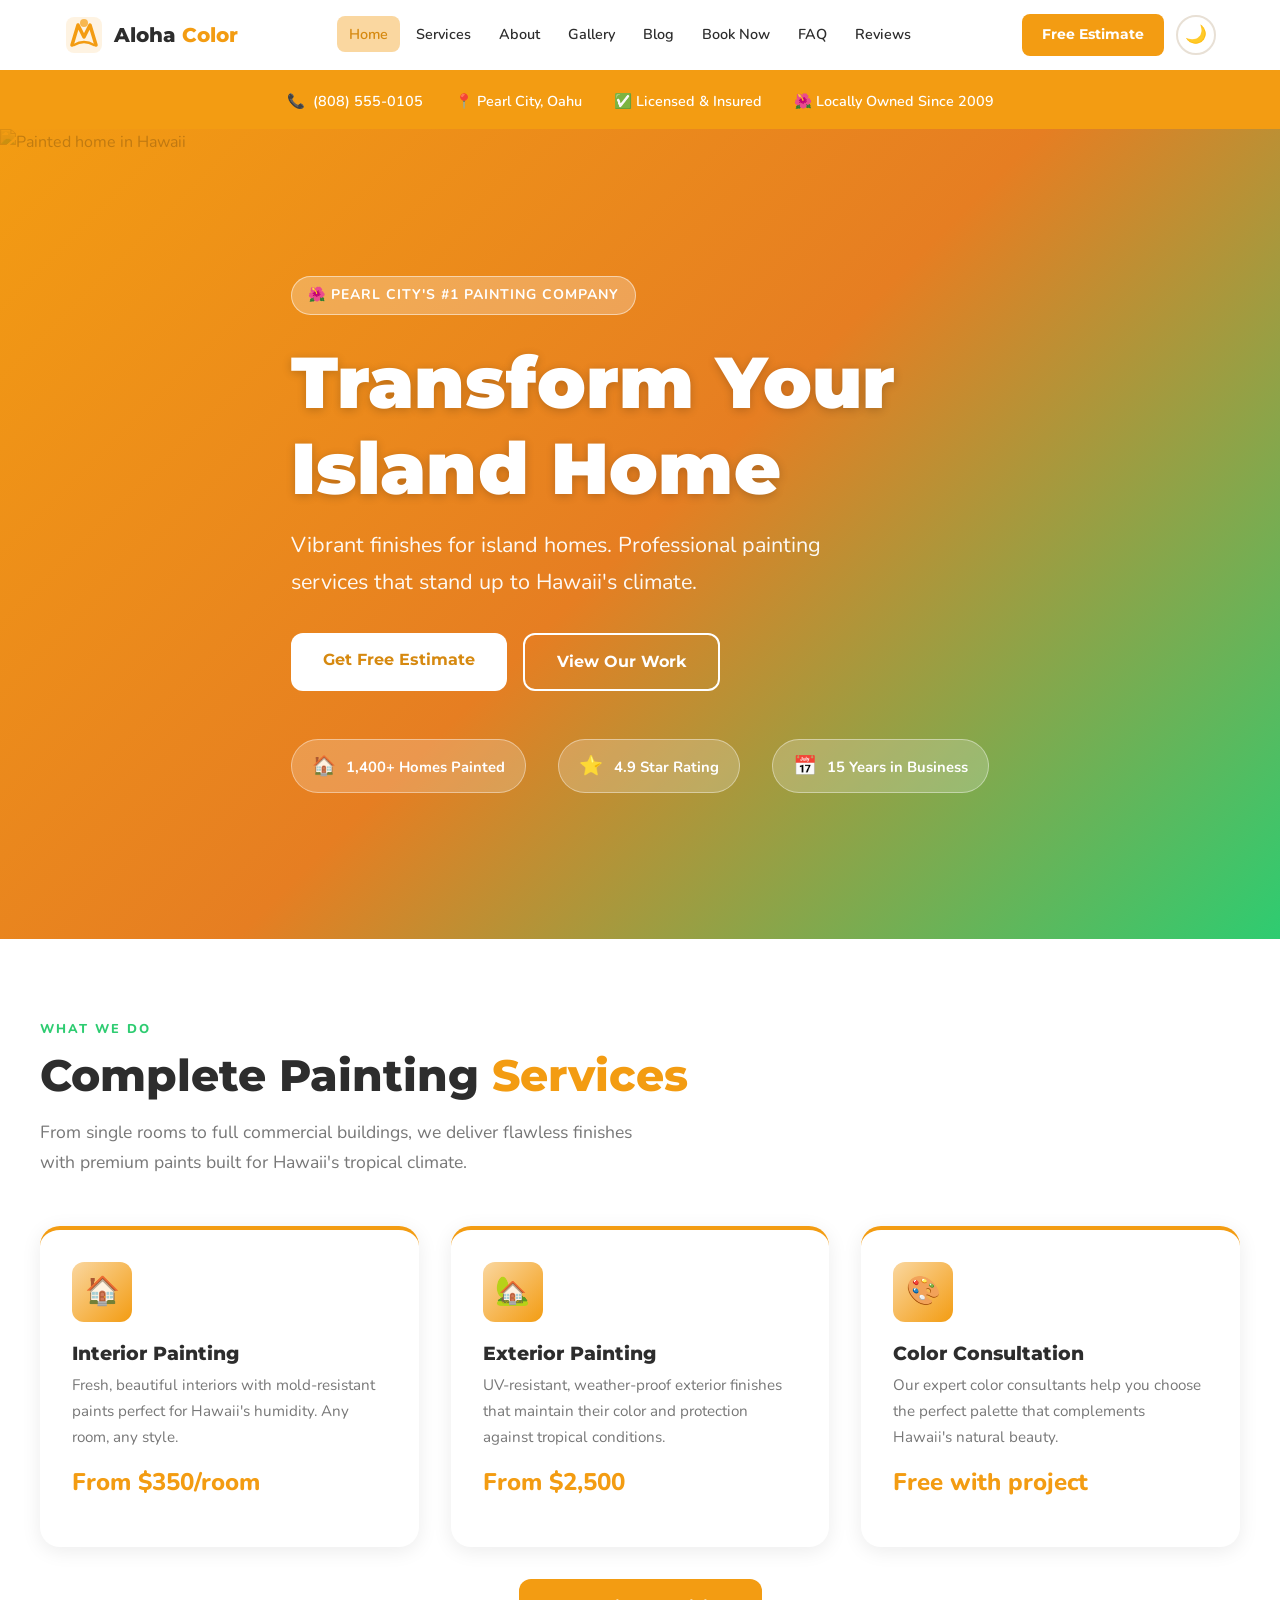
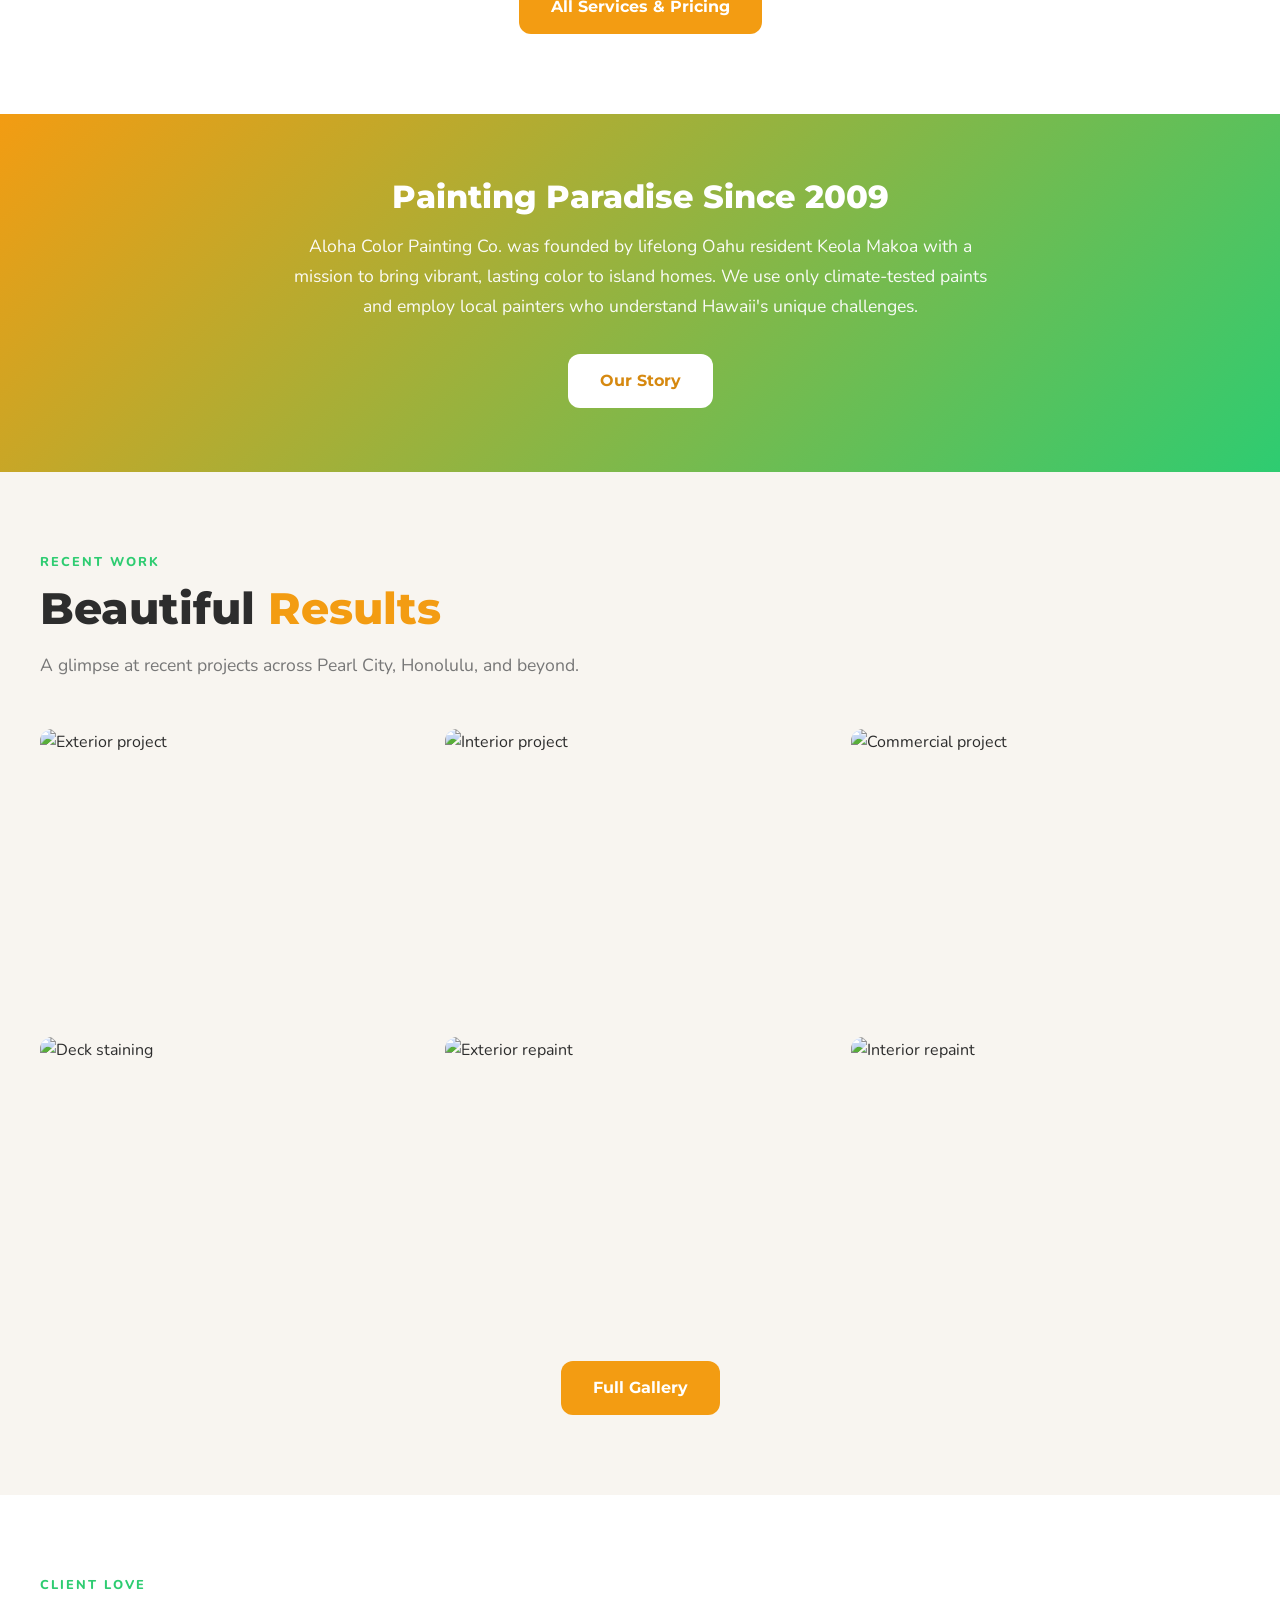
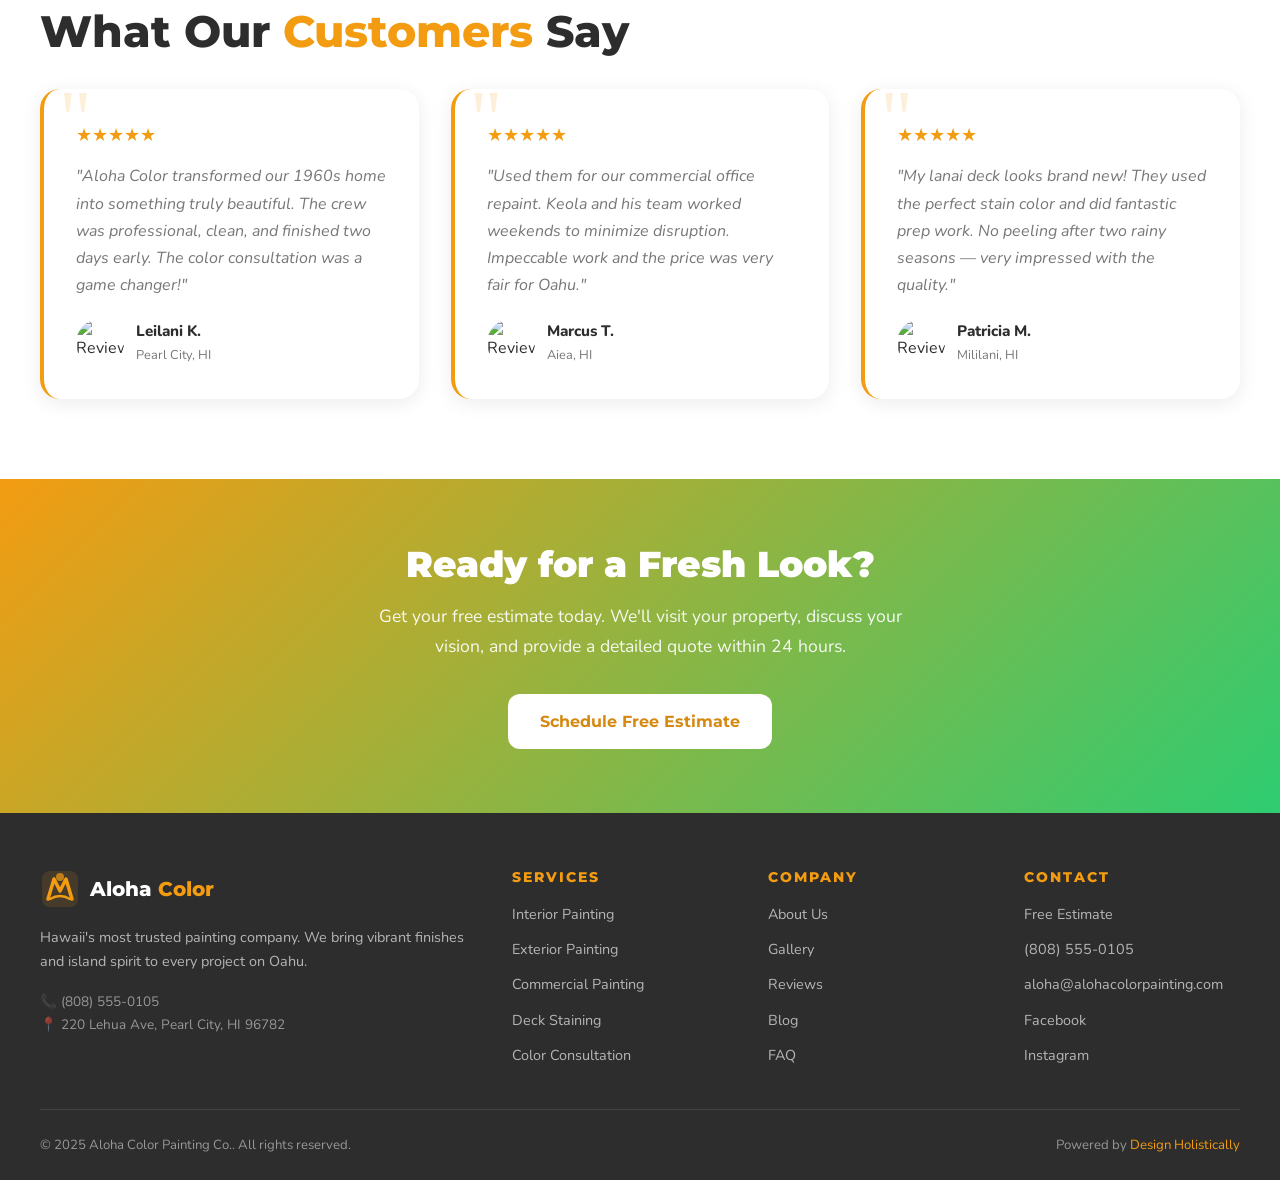
==== index.html @ 20432783 "Initial commit: Aloha Color Painting Co. — Hawaii sample site (Pearl City, Oahu)" ====
<!DOCTYPE html>
<html lang="en" data-theme="light">
<head>
<meta charset="UTF-8">
<meta name="viewport" content="width=device-width, initial-scale=1.0">
<title>Hawaii's Premier Painting Company | Aloha Color Painting Co.</title>
<meta name="description" content="Vibrant finishes for island homes. Interior, exterior, and commercial painting on Oahu.">
<meta property="og:title" content="Hawaii's Premier Painting Company | Aloha Color Painting Co.">
<meta property="og:description" content="Vibrant finishes for island homes. Interior, exterior, and commercial painting on Oahu.">
<meta property="og:image" content="https://picsum.photos/1200/630?random=401">
<meta property="og:type" content="website">
<link rel="icon" href="data:image/svg+xml,<svg xmlns='http://www.w3.org/2000/svg' viewBox='0 0 100 100'><text y='.9em' font-size='90'>🎨</text></svg>">
<link rel="stylesheet" href="css/style.css">
<script type="application/ld+json">
{
  "@context": "https://schema.org",
  "@type": "LocalBusiness",
  "name": "Aloha Color Painting Co.",
  "description": "Vibrant finishes for island homes",
  "telephone": "(808) 555-0105",
  "address": {
    "@type": "PostalAddress",
    "streetAddress": "220 Lehua Ave",
    "addressLocality": "Pearl City",
    "addressRegion": "HI",
    "postalCode": "96782"
  },
  "url": "https://alohacolorpainting.com",
  "openingHours": "Mo-Fr 07:00-17:00",
  "priceRange": "$$"
}
</script>
</head>
<body>
<header class="header">
  <nav class="nav-container">
    <a href="index.html" class="logo">
      <svg class="logo-svg" viewBox="0 0 40 40" fill="none" xmlns="http://www.w3.org/2000/svg">
  <rect x="2" y="2" width="36" height="36" rx="8" fill="currentColor" opacity="0.12"/>
  <path d="M8 30 L14 10 L20 22 L26 10 L32 30" stroke="currentColor" stroke-width="3.5" stroke-linecap="round" stroke-linejoin="round" fill="none"/>
  <circle cx="20" cy="8" r="4" fill="currentColor" opacity="0.7"/>
  <path d="M10 30 Q20 24 30 30" stroke="currentColor" stroke-width="2.5" stroke-linecap="round" fill="none"/>
</svg>
      <span class="logo-text">Aloha <span>Color</span></span>
    </a>
    <ul class="nav-links"><li><a href="index.html" class="active">Home</a></li>
<li><a href="services.html" class="">Services</a></li>
<li><a href="about.html" class="">About</a></li>
<li><a href="gallery.html" class="">Gallery</a></li>
<li><a href="blog.html" class="">Blog</a></li>
<li><a href="booking.html" class="">Book Now</a></li>
<li><a href="faq.html" class="">FAQ</a></li>
<li><a href="reviews.html" class="">Reviews</a></li></ul>
    <div class="nav-actions">
      <a href="booking.html" class="btn-nav">Free Estimate</a>
      <button class="theme-btn" aria-label="Toggle dark mode">🌙</button>
      <button class="hamburger" aria-label="Menu"><span></span><span></span><span></span></button>
    </div>
  </nav>
  <div class="mobile-menu"><a href="index.html">Home</a>
<a href="services.html">Services</a>
<a href="about.html">About</a>
<a href="gallery.html">Gallery</a>
<a href="blog.html">Blog</a>
<a href="booking.html">Book Now</a>
<a href="faq.html">FAQ</a>
<a href="reviews.html">Reviews</a></div>
</header>
<div class="contact-band">
  <div class="contact-band-inner">
    <span class="contact-pill">📞 <a href="tel:8085550105" style="color:#fff;">(808) 555-0105</a></span>
    <span class="contact-pill">📍 Pearl City, Oahu</span>
    <span class="contact-pill">✅ Licensed & Insured</span>
    <span class="contact-pill">🌺 Locally Owned Since 2009</span>
  </div>
</div>

<section class="hero">
  <div class="hero-bg">
    <img src="https://picsum.photos/1400/900?random=400" alt="Painted home in Hawaii">
  </div>
  <div class="hero-content">
    <div class="hero-badge">🌺 Pearl City's #1 Painting Company</div>
    <h1>Transform Your<br>Island Home</h1>
    <p>Vibrant finishes for island homes. Professional painting services that stand up to Hawaii's climate.</p>
    <div class="hero-actions">
      <a href="booking.html" class="btn btn-white">Get Free Estimate</a>
      <a href="gallery.html" class="btn btn-outline" style="border-color:#fff;color:#fff;">View Our Work</a>
    </div>
    <div class="hero-stats">
      <div class="stat-pill"><span>🏠</span> 1,400+ Homes Painted</div>
      <div class="stat-pill"><span>⭐</span> 4.9 Star Rating</div>
      <div class="stat-pill"><span>📅</span> 15 Years in Business</div>
    </div>
  </div>
</section>

<section class="section bg-light">
  <div class="container">
    <div class="section-label">What We Do</div>
    <h2 class="section-title fade-up">Complete Painting <span>Services</span></h2>
    <p class="section-sub fade-up">From single rooms to full commercial buildings, we deliver flawless finishes with premium paints built for Hawaii's tropical climate.</p>
    <div class="grid-3" style="margin-top:2rem;">
      <div class="service-card fade-up">
        <div class="service-icon">🏠</div>
        <h3 class="card-title">Interior Painting</h3>
        <p class="card-text">Fresh, beautiful interiors with mold-resistant paints perfect for Hawaii's humidity. Any room, any style.</p>
        <p class="service-price">From $350/room</p>
      </div>
      <div class="service-card fade-up">
        <div class="service-icon">🏡</div>
        <h3 class="card-title">Exterior Painting</h3>
        <p class="card-text">UV-resistant, weather-proof exterior finishes that maintain their color and protection against tropical conditions.</p>
        <p class="service-price">From $2,500</p>
      </div>
      <div class="service-card fade-up">
        <div class="service-icon">🎨</div>
        <h3 class="card-title">Color Consultation</h3>
        <p class="card-text">Our expert color consultants help you choose the perfect palette that complements Hawaii's natural beauty.</p>
        <p class="service-price">Free with project</p>
      </div>
    </div>
    <div style="text-align:center;margin-top:2rem;">
      <a href="services.html" class="btn btn-primary">All Services & Pricing</a>
    </div>
  </div>
</section>

<div class="about-strip fade-up">
  <h2>Painting Paradise Since 2009</h2>
  <p>Aloha Color Painting Co. was founded by lifelong Oahu resident Keola Makoa with a mission to bring vibrant, lasting color to island homes. We use only climate-tested paints and employ local painters who understand Hawaii's unique challenges.</p>
  <a href="about.html" class="btn btn-white">Our Story</a>
</div>

<section class="section">
  <div class="container">
    <div class="section-label">Recent Work</div>
    <h2 class="section-title fade-up">Beautiful <span>Results</span></h2>
    <p class="section-sub fade-up">A glimpse at recent projects across Pearl City, Honolulu, and beyond.</p>
    <div class="gallery-grid">
      <div class="gallery-item fade-up"><img src="https://picsum.photos/600/450?random=402" alt="Exterior project"><div class="gallery-overlay"><span>Exterior — Pearl City</span></div></div>
      <div class="gallery-item fade-up"><img src="https://picsum.photos/600/450?random=403" alt="Interior project"><div class="gallery-overlay"><span>Interior — Honolulu</span></div></div>
      <div class="gallery-item fade-up"><img src="https://picsum.photos/600/450?random=404" alt="Commercial project"><div class="gallery-overlay"><span>Commercial — Aiea</span></div></div>
      <div class="gallery-item fade-up"><img src="https://picsum.photos/600/450?random=405" alt="Deck staining"><div class="gallery-overlay"><span>Deck Staining — Mililani</span></div></div>
      <div class="gallery-item fade-up"><img src="https://picsum.photos/600/450?random=406" alt="Exterior repaint"><div class="gallery-overlay"><span>Exterior — Waipahu</span></div></div>
      <div class="gallery-item fade-up"><img src="https://picsum.photos/600/450?random=407" alt="Interior repaint"><div class="gallery-overlay"><span>Interior — Ewa Beach</span></div></div>
    </div>
    <div style="text-align:center;margin-top:2rem;">
      <a href="gallery.html" class="btn btn-primary">Full Gallery</a>
    </div>
  </div>
</section>

<section class="section bg-light">
  <div class="container">
    <div class="section-label">Client Love</div>
    <h2 class="section-title fade-up">What Our <span>Customers</span> Say</h2>
    <div class="grid-3" style="margin-top:2rem;">
      <div class="testimonial-card fade-up">
        <div class="stars">★★★★★</div>
        <p class="testimonial-text">"Aloha Color transformed our 1960s home into something truly beautiful. The crew was professional, clean, and finished two days early. The color consultation was a game changer!"</p>
        <div class="testimonial-author">
          <img src="https://picsum.photos/48/48?random=408" alt="Reviewer" class="author-avatar">
          <div><div class="author-name">Leilani K.</div><div class="author-loc">Pearl City, HI</div></div>
        </div>
      </div>
      <div class="testimonial-card fade-up">
        <div class="stars">★★★★★</div>
        <p class="testimonial-text">"Used them for our commercial office repaint. Keola and his team worked weekends to minimize disruption. Impeccable work and the price was very fair for Oahu."</p>
        <div class="testimonial-author">
          <img src="https://picsum.photos/48/48?random=409" alt="Reviewer" class="author-avatar">
          <div><div class="author-name">Marcus T.</div><div class="author-loc">Aiea, HI</div></div>
        </div>
      </div>
      <div class="testimonial-card fade-up">
        <div class="stars">★★★★★</div>
        <p class="testimonial-text">"My lanai deck looks brand new! They used the perfect stain color and did fantastic prep work. No peeling after two rainy seasons — very impressed with the quality."</p>
        <div class="testimonial-author">
          <img src="https://picsum.photos/48/48?random=410" alt="Reviewer" class="author-avatar">
          <div><div class="author-name">Patricia M.</div><div class="author-loc">Mililani, HI</div></div>
        </div>
      </div>
    </div>
  </div>
</section>

<div class="cta-band fade-up">
  <h2>Ready for a Fresh Look?</h2>
  <p>Get your free estimate today. We'll visit your property, discuss your vision, and provide a detailed quote within 24 hours.</p>
  <a href="booking.html" class="btn btn-white">Schedule Free Estimate</a>
</div>

<footer class="footer">
  <div class="footer-grid">
    <div class="footer-brand">
      <a href="index.html" class="logo">
        <svg class="logo-svg" viewBox="0 0 40 40" fill="none" xmlns="http://www.w3.org/2000/svg">
  <rect x="2" y="2" width="36" height="36" rx="8" fill="currentColor" opacity="0.12"/>
  <path d="M8 30 L14 10 L20 22 L26 10 L32 30" stroke="currentColor" stroke-width="3.5" stroke-linecap="round" stroke-linejoin="round" fill="none"/>
  <circle cx="20" cy="8" r="4" fill="currentColor" opacity="0.7"/>
  <path d="M10 30 Q20 24 30 30" stroke="currentColor" stroke-width="2.5" stroke-linecap="round" fill="none"/>
</svg>
        <span class="logo-text">Aloha <span>Color</span></span>
      </a>
      <p class="footer-desc">Hawaii's most trusted painting company. We bring vibrant finishes and island spirit to every project on Oahu.</p>
      <p style="color:rgba(255,255,255,0.5);font-size:0.85rem;">📞 (808) 555-0105<br>📍 220 Lehua Ave, Pearl City, HI 96782</p>
    </div>
    <div>
      <h4>Services</h4>
      <ul>
        <li><a href="services.html">Interior Painting</a></li>
        <li><a href="services.html">Exterior Painting</a></li>
        <li><a href="services.html">Commercial Painting</a></li>
        <li><a href="services.html">Deck Staining</a></li>
        <li><a href="services.html">Color Consultation</a></li>
      </ul>
    </div>
    <div>
      <h4>Company</h4>
      <ul>
        <li><a href="about.html">About Us</a></li>
        <li><a href="gallery.html">Gallery</a></li>
        <li><a href="reviews.html">Reviews</a></li>
        <li><a href="blog.html">Blog</a></li>
        <li><a href="faq.html">FAQ</a></li>
      </ul>
    </div>
    <div>
      <h4>Contact</h4>
      <ul>
        <li><a href="booking.html">Free Estimate</a></li>
        <li><a href="tel:8085550105">(808) 555-0105</a></li>
        <li><a href="mailto:aloha@alohacolorpainting.com">aloha@alohacolorpainting.com</a></li>
        <li><a href="#">Facebook</a></li>
        <li><a href="#">Instagram</a></li>
      </ul>
    </div>
  </div>
  <div class="footer-bottom">
    <span>© 2025 Aloha Color Painting Co.. All rights reserved.</span>
    <span>Powered by <a href="https://designholistically.com" target="_blank">Design Holistically</a></span>
  </div>
</footer>
<button class="back-to-top" aria-label="Back to top">↑</button>
<script src="js/main.js"></script>
---- css/style.css ----
@import url('https://fonts.googleapis.com/css2?family=Nunito:ital,wght@0,400;0,600;0,700;0,800;0,900;1,400&family=Montserrat:wght@400;500;600;700;800&display=swap');

:root {
  --primary: #F39C12;
  --primary-dark: #D68910;
  --primary-light: #FAD7A0;
  --accent: #2ECC71;
  --accent-dark: #27AE60;
  --dark: #1A1A1A;
  --dark2: #2D2D2D;
  --mid: #555;
  --light: #F8F5F0;
  --white: #FFFFFF;
  --card-bg: #FFFFFF;
  --card-shadow: 0 4px 20px rgba(0,0,0,0.08);
  --border: #E8E0D5;
  --text: #2D2D2D;
  --text-muted: #777;
  --radius: 12px;
  --radius-lg: 20px;
  --transition: 0.3s ease;
}

[data-theme="dark"] {
  --dark: #F8F5F0;
  --dark2: #EDE8E0;
  --mid: #AAA;
  --light: #1A1A1A;
  --white: #2D2D2D;
  --card-bg: #2D2D2D;
  --card-shadow: 0 4px 20px rgba(0,0,0,0.3);
  --border: #3D3D3D;
  --text: #F0EBE3;
  --text-muted: #AAA;
}

*, *::before, *::after { box-sizing: border-box; margin: 0; padding: 0; }

html { scroll-behavior: smooth; }

body {
  font-family: 'Nunito', sans-serif;
  background: var(--light);
  color: var(--text);
  line-height: 1.7;
  transition: background var(--transition), color var(--transition);
}

h1,h2,h3,h4,h5 { font-family: 'Montserrat', sans-serif; line-height: 1.2; }

a { color: var(--primary); text-decoration: none; transition: color var(--transition); }
a:hover { color: var(--primary-dark); }

img { max-width: 100%; display: block; }

/* ── HEADER ── */
.header {
  position: sticky; top: 0; z-index: 1000;
  background: var(--white);
  border-bottom: 3px solid var(--primary);
  transition: background var(--transition), box-shadow var(--transition), backdrop-filter var(--transition);
}
.header.scrolled {
  background: rgba(255,255,255,0.88);
  backdrop-filter: blur(14px);
  box-shadow: 0 2px 20px rgba(243,156,18,0.15);
}
[data-theme="dark"] .header.scrolled { background: rgba(45,45,45,0.88); }

.nav-container {
  max-width: 1200px; margin: 0 auto;
  padding: 0 1.5rem;
  display: flex; align-items: center; justify-content: space-between;
  height: 70px;
}

.logo { display: flex; align-items: center; gap: 10px; font-family: 'Montserrat', sans-serif; }
.logo-svg { width: 40px; height: 40px; }
.logo-text { font-size: 1.25rem; font-weight: 800; color: var(--text); }
.logo-text span { color: var(--primary); }

.nav-links { display: flex; align-items: center; gap: 0.25rem; list-style: none; }
.nav-links a {
  color: var(--text); font-weight: 600; font-size: 0.9rem;
  padding: 0.5rem 0.75rem; border-radius: 8px;
  transition: background var(--transition), color var(--transition);
}
.nav-links a:hover, .nav-links a.active { background: var(--primary-light); color: var(--primary-dark); }

.nav-actions { display: flex; align-items: center; gap: 0.75rem; }

.btn-nav {
  background: var(--primary); color: #fff; border: none;
  padding: 0.55rem 1.25rem; border-radius: 8px;
  font-family: 'Montserrat', sans-serif; font-weight: 700; font-size: 0.875rem;
  cursor: pointer; transition: background var(--transition), transform var(--transition);
}
.btn-nav:hover { background: var(--primary-dark); transform: translateY(-1px); }

.theme-btn {
  background: none; border: 2px solid var(--border);
  width: 40px; height: 40px; border-radius: 50%;
  display: flex; align-items: center; justify-content: center;
  cursor: pointer; font-size: 1.1rem;
  transition: border-color var(--transition), transform var(--transition);
}
.theme-btn:hover { border-color: var(--primary); transform: rotate(20deg); }

.hamburger {
  display: none; flex-direction: column; gap: 5px;
  background: none; border: none; cursor: pointer; padding: 4px;
}
.hamburger span { width: 24px; height: 2px; background: var(--text); border-radius: 2px; transition: var(--transition); display: block; }
.hamburger.open span:nth-child(1) { transform: rotate(45deg) translate(5px,5px); }
.hamburger.open span:nth-child(2) { opacity: 0; }
.hamburger.open span:nth-child(3) { transform: rotate(-45deg) translate(5px,-5px); }

.mobile-menu {
  display: none; position: absolute; top: 70px; left: 0; right: 0;
  background: var(--white); border-top: 2px solid var(--primary);
  padding: 1rem; box-shadow: 0 8px 30px rgba(0,0,0,0.1);
}
.mobile-menu.open { display: block; }
.mobile-menu a {
  display: block; padding: 0.75rem 1rem; color: var(--text);
  font-weight: 600; border-radius: 8px;
  transition: background var(--transition);
}
.mobile-menu a:hover { background: var(--primary-light); color: var(--primary-dark); }

/* ── BUTTONS ── */
.btn {
  display: inline-block; padding: 0.85rem 2rem;
  border-radius: var(--radius); font-family: 'Montserrat', sans-serif;
  font-weight: 700; font-size: 1rem; cursor: pointer;
  transition: transform var(--transition), box-shadow var(--transition), background var(--transition);
  border: none; text-align: center;
}
.btn:hover { transform: translateY(-2px); box-shadow: 0 8px 25px rgba(0,0,0,0.15); }
.btn-primary { background: var(--primary); color: #fff; }
.btn-primary:hover { background: var(--primary-dark); color: #fff; }
.btn-accent { background: var(--accent); color: #fff; }
.btn-accent:hover { background: var(--accent-dark); color: #fff; }
.btn-outline {
  background: transparent; border: 2px solid var(--primary);
  color: var(--primary);
}
.btn-outline:hover { background: var(--primary); color: #fff; }
.btn-white { background: #fff; color: var(--primary-dark); }
.btn-white:hover { background: var(--primary-light); color: var(--primary-dark); }

/* ── HERO ── */
.hero {
  min-height: 90vh; position: relative;
  display: flex; align-items: center;
  overflow: hidden;
}
.hero-bg {
  position: absolute; inset: 0;
  background: linear-gradient(135deg, #F39C12 0%, #E67E22 50%, #2ECC71 100%);
}
.hero-bg img {
  width: 100%; height: 100%; object-fit: cover;
  opacity: 0.25; mix-blend-mode: multiply;
}
.hero-content {
  position: relative; z-index: 1; max-width: 1200px;
  margin: 0 auto; padding: 4rem 1.5rem;
  color: #fff;
}
.hero-badge {
  display: inline-block; background: rgba(255,255,255,0.25);
  border: 1px solid rgba(255,255,255,0.5);
  color: #fff; padding: 0.4rem 1rem; border-radius: 50px;
  font-size: 0.875rem; font-weight: 700; margin-bottom: 1.5rem;
  letter-spacing: 1px; text-transform: uppercase;
}
.hero h1 {
  font-size: clamp(2.5rem, 6vw, 4.5rem);
  font-weight: 900; margin-bottom: 1rem; text-shadow: 0 2px 10px rgba(0,0,0,0.2);
}
.hero p {
  font-size: clamp(1.1rem, 2.5vw, 1.35rem);
  max-width: 580px; margin-bottom: 2rem; opacity: 0.95;
}
.hero-actions { display: flex; gap: 1rem; flex-wrap: wrap; }

.hero-stats {
  display: flex; gap: 2rem; margin-top: 3rem; flex-wrap: wrap;
}
.stat-pill {
  background: rgba(255,255,255,0.2);
  border: 1px solid rgba(255,255,255,0.4);
  border-radius: 50px; padding: 0.6rem 1.25rem;
  font-weight: 700; font-size: 0.925rem; color: #fff;
}
.stat-pill span { font-size: 1.2rem; margin-right: 0.4rem; }

/* ── SECTIONS ── */
.section { padding: 5rem 1.5rem; }
.section-sm { padding: 3rem 1.5rem; }
.container { max-width: 1200px; margin: 0 auto; }

.section-label {
  font-size: 0.8rem; font-weight: 800; letter-spacing: 2px;
  text-transform: uppercase; color: var(--accent);
  margin-bottom: 0.5rem;
}
.section-title {
  font-size: clamp(1.75rem, 4vw, 2.75rem);
  font-weight: 800; color: var(--text); margin-bottom: 1rem;
}
.section-title span { color: var(--primary); }
.section-sub {
  font-size: 1.1rem; color: var(--text-muted);
  max-width: 600px; margin-bottom: 3rem;
}

.bg-light { background: var(--white); }
.bg-primary { background: var(--primary); }
.bg-accent-light { background: var(--primary-light); }

/* ── GRID ── */
.grid-2 { display: grid; grid-template-columns: repeat(2,1fr); gap: 2rem; }
.grid-3 { display: grid; grid-template-columns: repeat(3,1fr); gap: 2rem; }
.grid-4 { display: grid; grid-template-columns: repeat(4,1fr); gap: 1.5rem; }

/* ── CARDS ── */
.card {
  background: var(--card-bg); border-radius: var(--radius-lg);
  box-shadow: var(--card-shadow); overflow: hidden;
  transition: transform var(--transition), box-shadow var(--transition);
}
.card:hover { transform: translateY(-5px); box-shadow: 0 12px 40px rgba(243,156,18,0.15); }
.card-img { width: 100%; height: 220px; object-fit: cover; }
.card-body { padding: 1.5rem; }
.card-title { font-size: 1.2rem; font-weight: 800; margin-bottom: 0.5rem; color: var(--text); }
.card-text { color: var(--text-muted); font-size: 0.95rem; line-height: 1.7; }

/* ── SERVICE CARDS ── */
.service-card {
  background: var(--card-bg); border-radius: var(--radius-lg);
  box-shadow: var(--card-shadow); padding: 2rem;
  border-top: 4px solid var(--primary);
  transition: transform var(--transition), box-shadow var(--transition);
}
.service-card:hover { transform: translateY(-5px); box-shadow: 0 12px 40px rgba(243,156,18,0.2); }
.service-icon {
  width: 60px; height: 60px; border-radius: var(--radius);
  background: linear-gradient(135deg, var(--primary-light), var(--primary));
  display: flex; align-items: center; justify-content: center;
  font-size: 1.75rem; margin-bottom: 1.25rem;
}
.service-price {
  font-size: 1.5rem; font-weight: 800; color: var(--primary);
  margin: 0.75rem 0;
}
.service-features { list-style: none; }
.service-features li {
  padding: 0.35rem 0; font-size: 0.9rem; color: var(--text-muted);
  display: flex; align-items: center; gap: 0.5rem;
}
.service-features li::before { content: '✓'; color: var(--accent); font-weight: 800; }

/* ── TESTIMONIALS ── */
.testimonial-card {
  background: var(--card-bg); border-radius: var(--radius-lg);
  padding: 2rem; box-shadow: var(--card-shadow);
  border-left: 4px solid var(--primary);
  position: relative;
}
.testimonial-card::before {
  content: '"'; font-size: 5rem; color: var(--primary);
  opacity: 0.15; position: absolute; top: -10px; left: 15px;
  font-family: Georgia, serif; line-height: 1;
}
.stars { color: var(--primary); font-size: 1.1rem; margin-bottom: 0.75rem; }
.testimonial-text { font-style: italic; color: var(--text-muted); margin-bottom: 1.25rem; }
.testimonial-author { display: flex; align-items: center; gap: 0.75rem; }
.author-avatar { width: 48px; height: 48px; border-radius: 50%; object-fit: cover; }
.author-name { font-weight: 800; font-size: 0.95rem; color: var(--text); }
.author-loc { font-size: 0.8rem; color: var(--text-muted); }

/* ── ABOUT STRIP ── */
.about-strip {
  background: linear-gradient(135deg, var(--primary) 0%, var(--accent) 100%);
  padding: 4rem 1.5rem; text-align: center; color: #fff;
}
.about-strip h2 { font-size: 2rem; font-weight: 800; margin-bottom: 1rem; }
.about-strip p { max-width: 700px; margin: 0 auto 2rem; opacity: 0.95; font-size: 1.1rem; }

/* ── GALLERY ── */
.gallery-grid {
  display: grid;
  grid-template-columns: repeat(3,1fr);
  gap: 1rem;
}
.gallery-item {
  border-radius: var(--radius); overflow: hidden;
  aspect-ratio: 4/3; position: relative; cursor: pointer;
}
.gallery-item img { width: 100%; height: 100%; object-fit: cover; transition: transform 0.4s ease; }
.gallery-item:hover img { transform: scale(1.07); }
.gallery-overlay {
  position: absolute; inset: 0; background: linear-gradient(to top, rgba(243,156,18,0.85), transparent);
  opacity: 0; transition: opacity var(--transition);
  display: flex; align-items: flex-end; padding: 1rem;
}
.gallery-item:hover .gallery-overlay { opacity: 1; }
.gallery-overlay span { color: #fff; font-weight: 700; font-size: 0.9rem; }

/* ── BLOG ── */
.blog-card {
  background: var(--card-bg); border-radius: var(--radius-lg);
  box-shadow: var(--card-shadow); overflow: hidden;
  transition: transform var(--transition), box-shadow var(--transition);
}
.blog-card:hover { transform: translateY(-5px); box-shadow: 0 12px 40px rgba(243,156,18,0.15); }
.blog-card-img { width: 100%; height: 200px; object-fit: cover; }
.blog-card-body { padding: 1.5rem; }
.blog-tag {
  display: inline-block; background: var(--primary-light);
  color: var(--primary-dark); padding: 0.25rem 0.75rem;
  border-radius: 50px; font-size: 0.75rem; font-weight: 800;
  margin-bottom: 0.75rem; text-transform: uppercase;
}
.blog-card-title { font-size: 1.1rem; font-weight: 800; margin-bottom: 0.5rem; color: var(--text); }
.blog-card-meta { font-size: 0.8rem; color: var(--text-muted); }
.blog-card-excerpt { font-size: 0.925rem; color: var(--text-muted); margin: 0.75rem 0; }
.read-more { color: var(--primary); font-weight: 700; font-size: 0.9rem; }
.read-more:hover { color: var(--accent); }

/* ── BLOG POST ── */
.post-header {
  background: linear-gradient(135deg, var(--primary) 0%, var(--accent) 100%);
  padding: 5rem 1.5rem 3rem; color: #fff; text-align: center;
}
.post-header h1 { font-size: clamp(1.75rem, 4vw, 3rem); font-weight: 900; margin-bottom: 1rem; }
.post-meta { font-size: 0.9rem; opacity: 0.85; }
.post-body { max-width: 800px; margin: 3rem auto; padding: 0 1.5rem; }
.post-body h2 { font-size: 1.6rem; font-weight: 800; margin: 2rem 0 1rem; color: var(--text); }
.post-body h3 { font-size: 1.25rem; font-weight: 700; margin: 1.5rem 0 0.75rem; color: var(--primary); }
.post-body p { margin-bottom: 1.25rem; color: var(--text-muted); line-height: 1.85; }
.post-body ul { padding-left: 1.5rem; margin-bottom: 1.25rem; }
.post-body li { margin-bottom: 0.5rem; color: var(--text-muted); }
.post-img { width: 100%; border-radius: var(--radius-lg); margin: 2rem 0; height: 380px; object-fit: cover; }
.post-back { margin: 2rem 0; }
.post-back a { color: var(--primary); font-weight: 700; }

/* ── BOOKING FORM ── */
.booking-section { background: var(--light); min-height: 100vh; }
.booking-header {
  background: linear-gradient(135deg, var(--primary) 0%, var(--accent) 100%);
  padding: 4rem 1.5rem; text-align: center; color: #fff;
}
.booking-header h1 { font-size: 2.5rem; font-weight: 900; margin-bottom: 0.5rem; }
.booking-header p { opacity: 0.9; font-size: 1.1rem; }

.progress-bar {
  display: flex; justify-content: center; gap: 0; margin: 2.5rem auto;
  max-width: 600px;
}
.step-indicator {
  display: flex; align-items: center; flex: 1;
}
.step-num {
  width: 40px; height: 40px; border-radius: 50%;
  background: var(--border); color: var(--text-muted);
  display: flex; align-items: center; justify-content: center;
  font-weight: 800; font-size: 0.9rem; position: relative; z-index: 1;
  transition: background var(--transition), color var(--transition);
  flex-shrink: 0;
}
.step-indicator.active .step-num { background: var(--primary); color: #fff; }
.step-indicator.done .step-num { background: var(--accent); color: #fff; }
.step-line { flex: 1; height: 3px; background: var(--border); margin: 0 0.25rem; }
.step-indicator.done .step-line { background: var(--accent); }

.booking-form-wrap {
  max-width: 700px; margin: 0 auto; padding: 2rem 1.5rem 4rem;
}
.form-step { display: none; }
.form-step.active { display: block; }
.step-title {
  font-size: 1.5rem; font-weight: 800; margin-bottom: 0.5rem; color: var(--text);
  text-align: center;
}
.step-sub { text-align: center; color: var(--text-muted); margin-bottom: 2rem; }

.service-option {
  border: 2px solid var(--border); border-radius: var(--radius);
  padding: 1.25rem; margin-bottom: 0.75rem; cursor: pointer;
  display: flex; align-items: center; gap: 1rem;
  transition: border-color var(--transition), background var(--transition);
}
.service-option:hover, .service-option.selected {
  border-color: var(--primary); background: var(--primary-light);
}
.service-option-icon { font-size: 2rem; }
.service-option-info h4 { font-weight: 800; color: var(--text); margin-bottom: 0.25rem; }
.service-option-info p { font-size: 0.85rem; color: var(--text-muted); }
.service-option-price { margin-left: auto; font-weight: 800; color: var(--primary); font-size: 1.1rem; }

.form-group { margin-bottom: 1.25rem; }
.form-group label { display: block; font-weight: 700; margin-bottom: 0.4rem; font-size: 0.9rem; color: var(--text); }
.form-group input, .form-group select, .form-group textarea {
  width: 100%; padding: 0.75rem 1rem;
  border: 2px solid var(--border); border-radius: var(--radius);
  font-family: 'Nunito', sans-serif; font-size: 1rem;
  background: var(--card-bg); color: var(--text);
  transition: border-color var(--transition);
}
.form-group input:focus, .form-group select:focus, .form-group textarea:focus {
  outline: none; border-color: var(--primary);
}
.form-group textarea { min-height: 120px; resize: vertical; }
.form-row { display: grid; grid-template-columns: 1fr 1fr; gap: 1rem; }

.step-actions { display: flex; justify-content: space-between; margin-top: 2rem; gap: 1rem; }
.btn-step-back {
  background: none; border: 2px solid var(--border); color: var(--text);
  padding: 0.75rem 1.5rem; border-radius: var(--radius);
  font-family: 'Montserrat', sans-serif; font-weight: 700; cursor: pointer;
  transition: border-color var(--transition);
}
.btn-step-back:hover { border-color: var(--primary); }
.btn-step-next {
  background: var(--primary); color: #fff; border: none;
  padding: 0.75rem 2rem; border-radius: var(--radius);
  font-family: 'Montserrat', sans-serif; font-weight: 700; font-size: 1rem;
  cursor: pointer; transition: background var(--transition);
}
.btn-step-next:hover { background: var(--primary-dark); }

.confirmation-box { text-align: center; padding: 2rem; }
.confirm-icon { font-size: 4rem; margin-bottom: 1rem; }
.confirm-title { font-size: 1.75rem; font-weight: 900; color: var(--accent); margin-bottom: 0.75rem; }
.confirm-text { color: var(--text-muted); max-width: 450px; margin: 0 auto; }

/* ── ADMIN ── */
.admin-lock {
  min-height: 100vh; display: flex; align-items: center; justify-content: center;
  background: linear-gradient(135deg, var(--primary) 0%, var(--accent) 100%);
}
.lock-card {
  background: var(--card-bg); border-radius: var(--radius-lg);
  padding: 2.5rem; max-width: 400px; width: 100%; box-shadow: 0 20px 60px rgba(0,0,0,0.2);
  text-align: center;
}
.lock-icon { font-size: 3rem; margin-bottom: 1rem; }
.lock-card h2 { font-size: 1.5rem; font-weight: 800; margin-bottom: 0.5rem; color: var(--text); }
.lock-card p { color: var(--text-muted); margin-bottom: 1.5rem; }
.lock-input {
  width: 100%; padding: 0.75rem 1rem; border: 2px solid var(--border);
  border-radius: var(--radius); font-size: 1rem; margin-bottom: 1rem;
  background: var(--card-bg); color: var(--text); text-align: center;
  letter-spacing: 4px;
}
.lock-input:focus { outline: none; border-color: var(--primary); }
.lock-btn {
  width: 100%; background: var(--primary); color: #fff; border: none;
  padding: 0.85rem; border-radius: var(--radius);
  font-family: 'Montserrat', sans-serif; font-weight: 700; font-size: 1rem;
  cursor: pointer; transition: background var(--transition);
}
.lock-btn:hover { background: var(--primary-dark); }
.lock-error { color: #e74c3c; font-size: 0.875rem; margin-top: 0.5rem; display: none; }

.admin-panel { display: none; }
.admin-header {
  background: linear-gradient(135deg, var(--primary) 0%, var(--accent) 100%);
  padding: 1.5rem 2rem; color: #fff;
  display: flex; align-items: center; justify-content: space-between;
}
.admin-header h1 { font-size: 1.5rem; font-weight: 800; }
.admin-body { max-width: 1200px; margin: 0 auto; padding: 2rem 1.5rem; }

.stats-grid { display: grid; grid-template-columns: repeat(4,1fr); gap: 1.25rem; margin-bottom: 2.5rem; }
.stat-card {
  background: var(--card-bg); border-radius: var(--radius);
  padding: 1.5rem; box-shadow: var(--card-shadow);
  border-top: 4px solid var(--primary); text-align: center;
}
.stat-card:nth-child(2) { border-top-color: var(--accent); }
.stat-card:nth-child(3) { border-top-color: #9B59B6; }
.stat-card:nth-child(4) { border-top-color: #3498DB; }
.stat-num { font-size: 2rem; font-weight: 900; color: var(--text); }
.stat-label { font-size: 0.85rem; color: var(--text-muted); margin-top: 0.25rem; }

.admin-section-title { font-size: 1.1rem; font-weight: 800; margin-bottom: 1rem; color: var(--text); }
.admin-table-wrap { background: var(--card-bg); border-radius: var(--radius); box-shadow: var(--card-shadow); overflow: hidden; margin-bottom: 2rem; }
.admin-table { width: 100%; border-collapse: collapse; }
.admin-table th {
  background: var(--primary); color: #fff; padding: 0.875rem 1rem;
  text-align: left; font-size: 0.8rem; text-transform: uppercase; letter-spacing: 1px;
}
.admin-table td { padding: 0.875rem 1rem; border-bottom: 1px solid var(--border); font-size: 0.9rem; color: var(--text); }
.admin-table tr:last-child td { border-bottom: none; }
.status-badge {
  display: inline-block; padding: 0.25rem 0.75rem; border-radius: 50px;
  font-size: 0.75rem; font-weight: 700;
}
.status-pending { background: #FEF9E7; color: #D68910; }
.status-confirmed { background: #EAFAF1; color: #1E8449; }
.status-new { background: #EBF5FB; color: #1A5276; }

/* ── FAQ ── */
.faq-item {
  background: var(--card-bg); border-radius: var(--radius);
  box-shadow: var(--card-shadow); margin-bottom: 0.75rem; overflow: hidden;
}
.faq-q {
  padding: 1.25rem 1.5rem; font-weight: 700; cursor: pointer;
  display: flex; justify-content: space-between; align-items: center;
  color: var(--text); transition: background var(--transition);
}
.faq-q:hover { background: var(--primary-light); }
.faq-icon { font-size: 1.2rem; color: var(--primary); transition: transform var(--transition); }
.faq-a { padding: 0 1.5rem; max-height: 0; overflow: hidden; transition: max-height 0.4s ease, padding 0.3s ease; color: var(--text-muted); }
.faq-item.open .faq-icon { transform: rotate(45deg); }
.faq-item.open .faq-a { max-height: 300px; padding: 1rem 1.5rem; border-top: 1px solid var(--border); }

/* ── REVIEWS ── */
.reviews-hero {
  background: linear-gradient(135deg, var(--primary) 0%, var(--accent) 100%);
  padding: 4rem 1.5rem; text-align: center; color: #fff;
}
.overall-rating { font-size: 4rem; font-weight: 900; line-height: 1; }
.overall-stars { font-size: 2rem; color: #fff; margin: 0.5rem 0; }
.overall-count { font-size: 1rem; opacity: 0.9; }

.review-card {
  background: var(--card-bg); border-radius: var(--radius-lg);
  padding: 1.75rem; box-shadow: var(--card-shadow);
  border-top: 3px solid var(--primary);
}
.review-header { display: flex; align-items: center; gap: 0.75rem; margin-bottom: 1rem; }
.reviewer-avatar { width: 50px; height: 50px; border-radius: 50%; object-fit: cover; }
.reviewer-name { font-weight: 800; color: var(--text); font-size: 1rem; }
.review-date { font-size: 0.8rem; color: var(--text-muted); }
.review-stars { color: var(--primary); font-size: 1rem; margin-bottom: 0.75rem; }
.review-text { color: var(--text-muted); font-size: 0.95rem; line-height: 1.7; font-style: italic; }
.google-badge {
  display: flex; align-items: center; gap: 0.5rem; margin-top: 1rem;
  font-size: 0.8rem; color: var(--text-muted);
}
.google-badge svg { width: 18px; height: 18px; }

/* ── FOOTER ── */
.footer {
  background: var(--dark2); color: #fff; padding: 3.5rem 1.5rem 1.5rem;
}
[data-theme="dark"] .footer { background: #111; }
.footer-grid {
  max-width: 1200px; margin: 0 auto;
  display: grid; grid-template-columns: 2fr 1fr 1fr 1fr; gap: 2.5rem;
}
.footer-brand .logo-text { color: #fff; }
.footer-brand .logo-text span { color: var(--primary); }
.footer-desc { font-size: 0.9rem; color: rgba(255,255,255,0.65); margin: 1rem 0; line-height: 1.7; }
.footer h4 { font-size: 0.85rem; text-transform: uppercase; letter-spacing: 2px; color: var(--primary); margin-bottom: 1rem; font-weight: 800; }
.footer ul { list-style: none; }
.footer ul li { margin-bottom: 0.5rem; }
.footer ul a { color: rgba(255,255,255,0.65); font-size: 0.9rem; transition: color var(--transition); }
.footer ul a:hover { color: var(--primary); }
.footer-bottom {
  max-width: 1200px; margin: 2rem auto 0;
  padding-top: 1.5rem; border-top: 1px solid rgba(255,255,255,0.1);
  display: flex; justify-content: space-between; align-items: center;
  flex-wrap: wrap; gap: 0.5rem; font-size: 0.825rem; color: rgba(255,255,255,0.5);
}
.footer-bottom a { color: var(--primary); }

/* ── BACK TO TOP ── */
.back-to-top {
  position: fixed; bottom: 2rem; right: 2rem;
  width: 48px; height: 48px; border-radius: 50%;
  background: var(--primary); color: #fff; border: none; cursor: pointer;
  display: flex; align-items: center; justify-content: center;
  font-size: 1.2rem; box-shadow: 0 4px 15px rgba(243,156,18,0.4);
  opacity: 0; transform: translateY(20px);
  transition: opacity var(--transition), transform var(--transition);
  z-index: 500;
}
.back-to-top.visible { opacity: 1; transform: translateY(0); }
.back-to-top:hover { background: var(--primary-dark); }

/* ── FADE ANIMATIONS ── */
.fade-up {
  opacity: 0; transform: translateY(30px);
  transition: opacity 0.7s ease, transform 0.7s ease;
}
.fade-up.visible { opacity: 1; transform: translateY(0); }

/* ── BEFORE/AFTER GRID ── */
.ba-grid {
  display: grid; grid-template-columns: 1fr 1fr; gap: 1rem;
}
.ba-item { border-radius: var(--radius); overflow: hidden; position: relative; }
.ba-label {
  position: absolute; top: 0.75rem; left: 0.75rem;
  background: var(--primary); color: #fff;
  font-size: 0.75rem; font-weight: 800; padding: 0.25rem 0.6rem;
  border-radius: 50px; text-transform: uppercase;
}
.ba-label.after { background: var(--accent); }

/* ── CTA BAND ── */
.cta-band {
  background: linear-gradient(135deg, var(--primary) 0%, var(--accent) 100%);
  padding: 4rem 1.5rem; text-align: center; color: #fff;
}
.cta-band h2 { font-size: 2.25rem; font-weight: 900; margin-bottom: 1rem; }
.cta-band p { max-width: 550px; margin: 0 auto 2rem; opacity: 0.92; font-size: 1.1rem; }

/* ── CONTACT INFO BAND ── */
.contact-band { background: var(--primary); color: #fff; padding: 1rem 1.5rem; }
.contact-band-inner {
  max-width: 1200px; margin: 0 auto;
  display: flex; align-items: center; justify-content: center; gap: 2rem; flex-wrap: wrap;
}
.contact-pill { display: flex; align-items: center; gap: 0.5rem; font-weight: 600; font-size: 0.9rem; }

/* ── TEAM CARDS ── */
.team-card {
  background: var(--card-bg); border-radius: var(--radius-lg);
  box-shadow: var(--card-shadow); overflow: hidden; text-align: center;
  transition: transform var(--transition);
}
.team-card:hover { transform: translateY(-5px); }
.team-img { width: 100%; height: 260px; object-fit: cover; }
.team-body { padding: 1.5rem; }
.team-name { font-size: 1.1rem; font-weight: 800; color: var(--text); margin-bottom: 0.25rem; }
.team-role { font-size: 0.875rem; color: var(--primary); font-weight: 700; margin-bottom: 0.75rem; }
.team-bio { font-size: 0.875rem; color: var(--text-muted); }

/* ── COLOR SWATCHES ── */
.color-section {
  background: var(--card-bg); border-radius: var(--radius-lg);
  padding: 2rem; box-shadow: var(--card-shadow); margin-bottom: 1.5rem;
}
.color-swatches { display: flex; gap: 1rem; flex-wrap: wrap; margin-top: 1rem; }
.swatch { width: 80px; text-align: center; }
.swatch-circle { width: 70px; height: 70px; border-radius: 50%; margin: 0 auto 0.5rem; border: 3px solid var(--border); }
.swatch-name { font-size: 0.75rem; font-weight: 700; color: var(--text-muted); }

/* ── RESPONSIVE ── */
@media (max-width: 1024px) {
  .grid-4 { grid-template-columns: repeat(2,1fr); }
  .footer-grid { grid-template-columns: 1fr 1fr; gap: 2rem; }
  .stats-grid { grid-template-columns: repeat(2,1fr); }
}
@media (max-width: 768px) {
  .nav-links, .nav-actions .btn-nav { display: none; }
  .hamburger { display: flex; }
  .hero { min-height: 75vh; }
  .grid-2, .grid-3 { grid-template-columns: 1fr; }
  .gallery-grid { grid-template-columns: repeat(2,1fr); }
  .ba-grid { grid-template-columns: 1fr; }
  .footer-grid { grid-template-columns: 1fr; }
  .form-row { grid-template-columns: 1fr; }
  .stats-grid { grid-template-columns: repeat(2,1fr); }
}
@media (max-width: 480px) {
  .section { padding: 3rem 1rem; }
  .gallery-grid { grid-template-columns: 1fr; }
  .hero-stats { gap: 0.75rem; }
  .stats-grid { grid-template-columns: 1fr 1fr; }
}
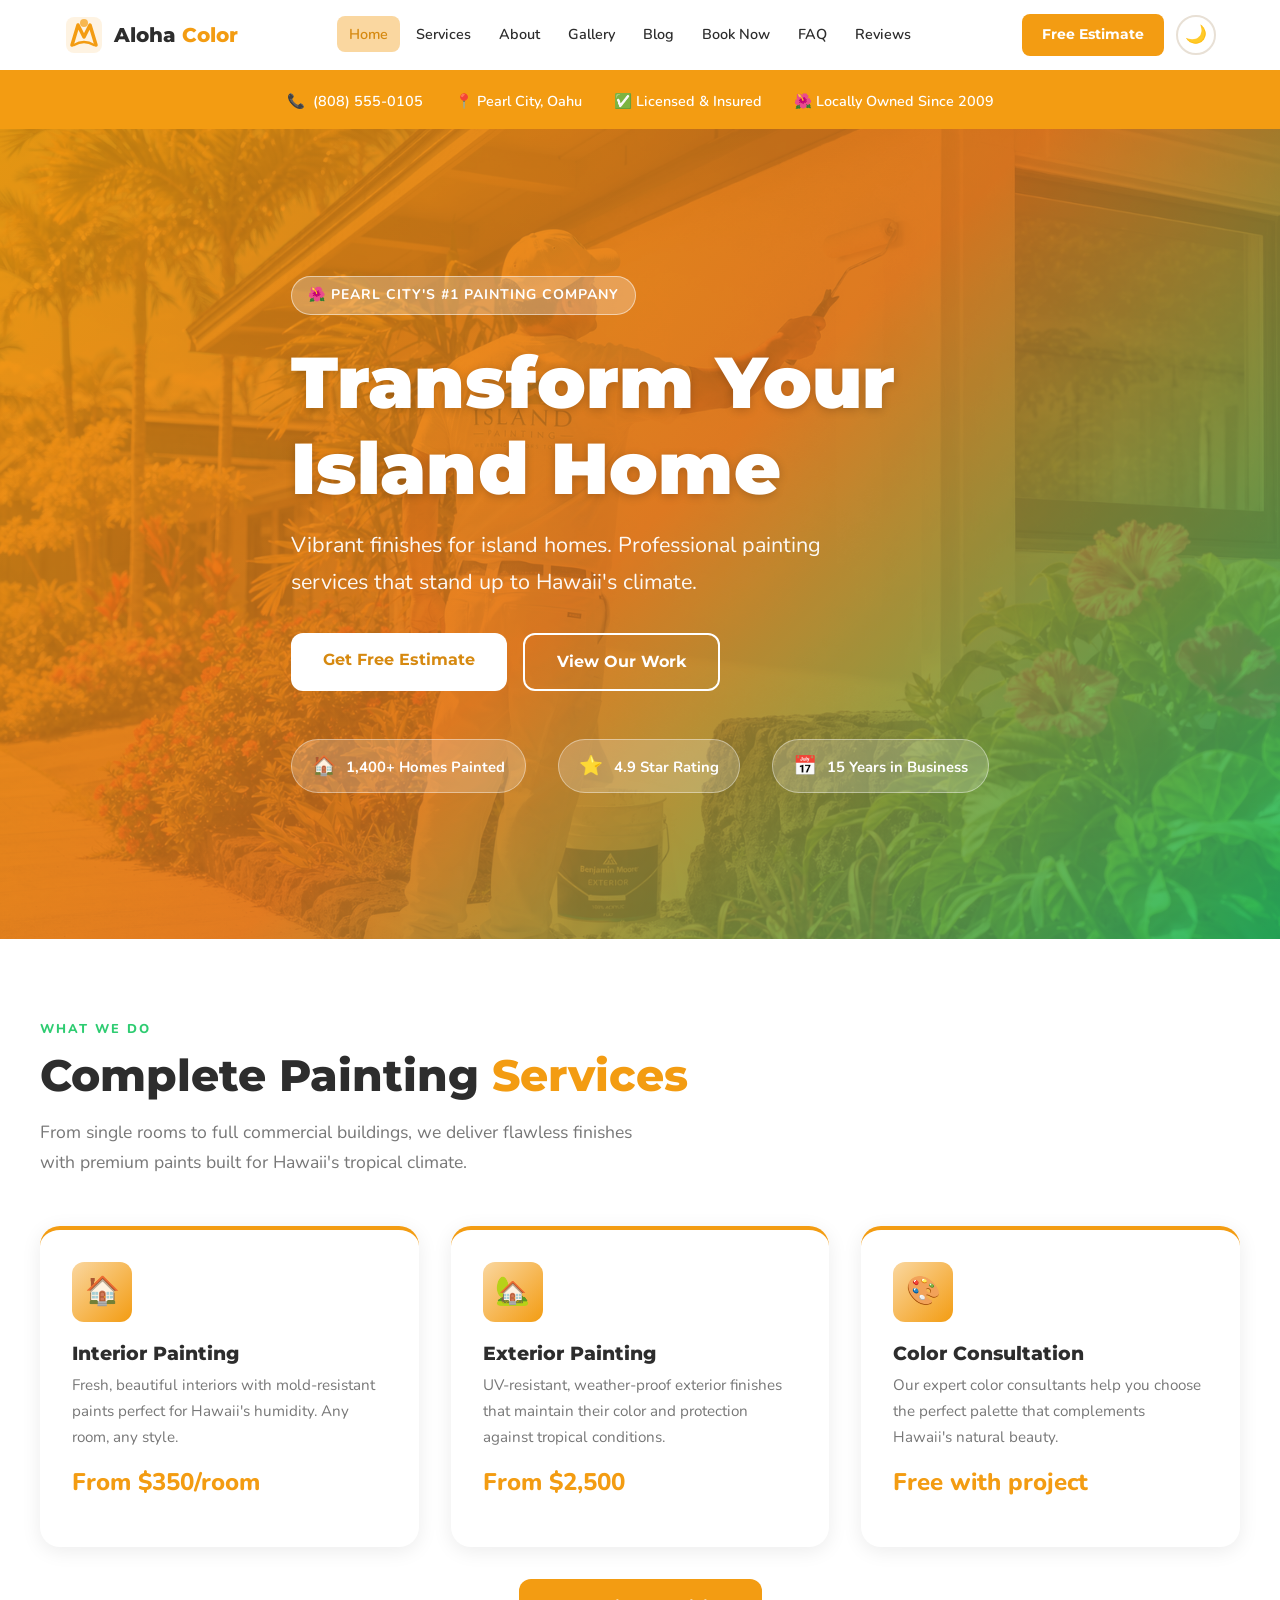
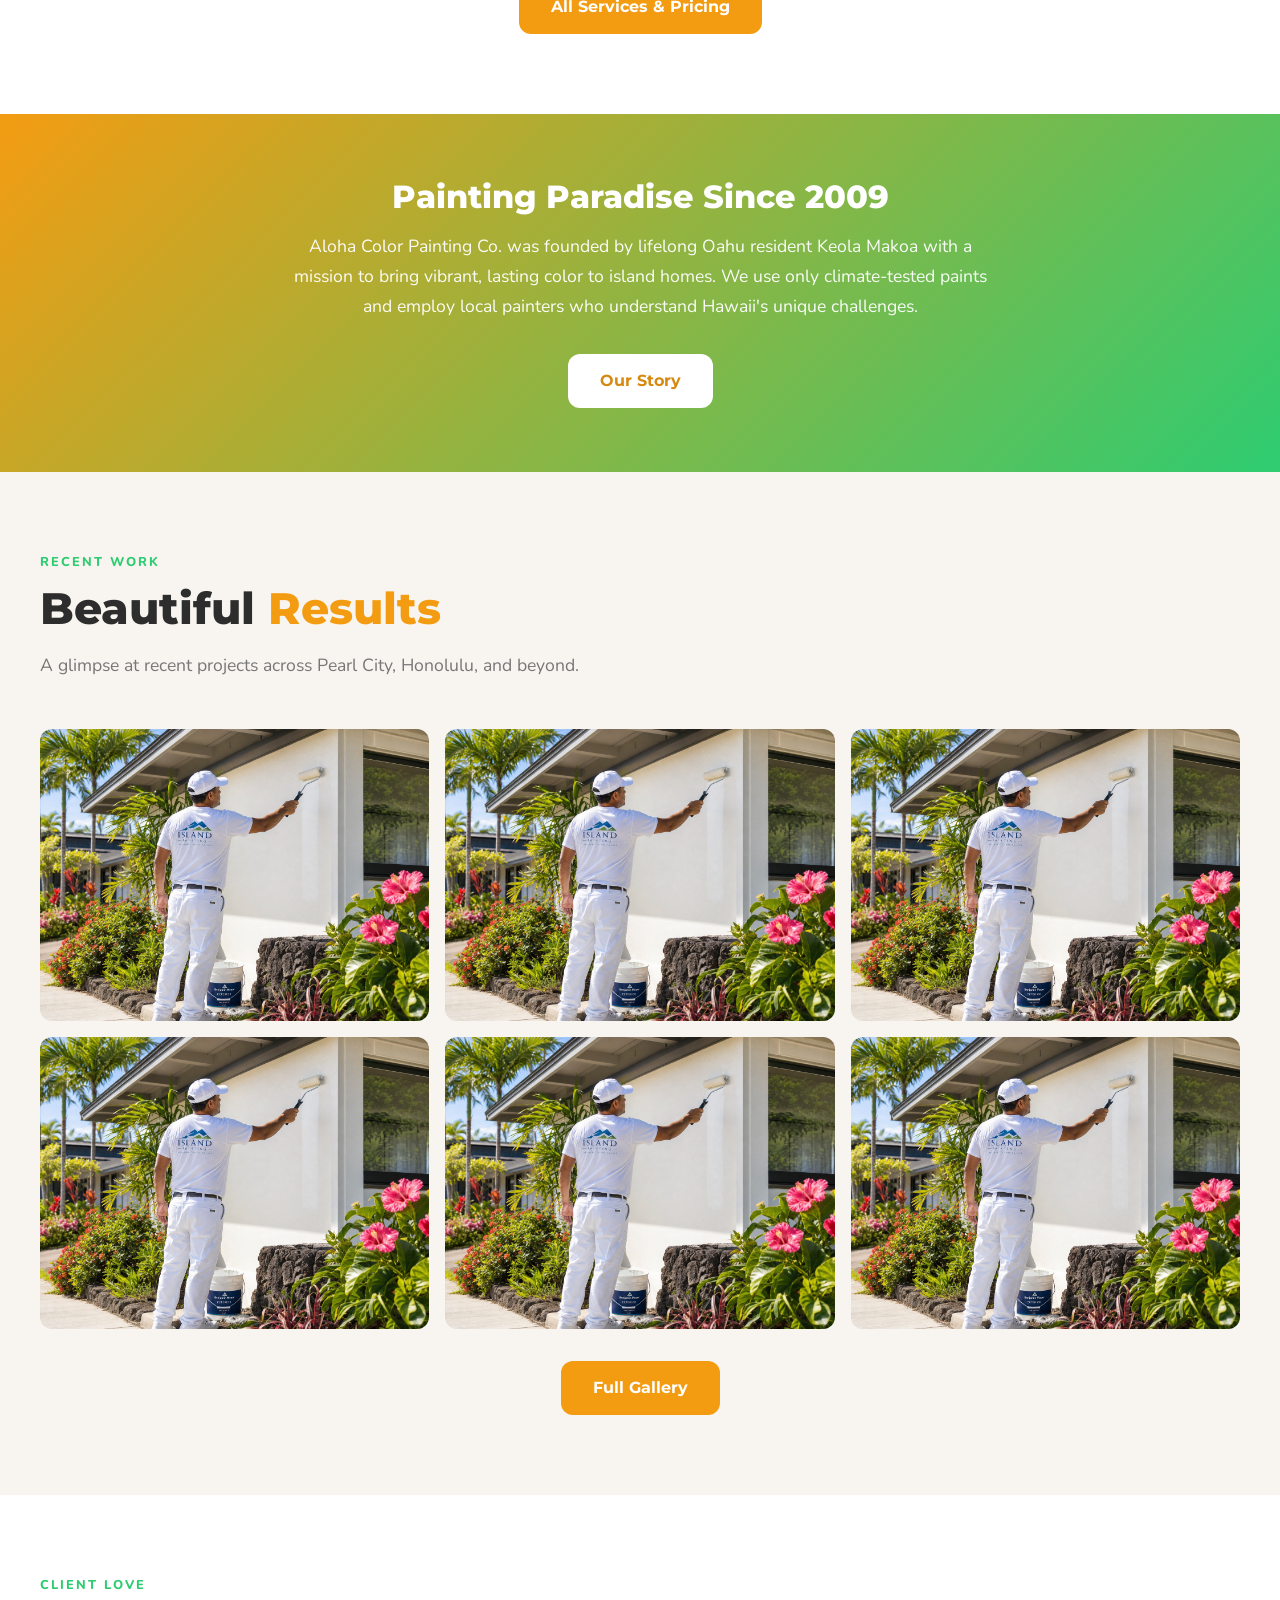
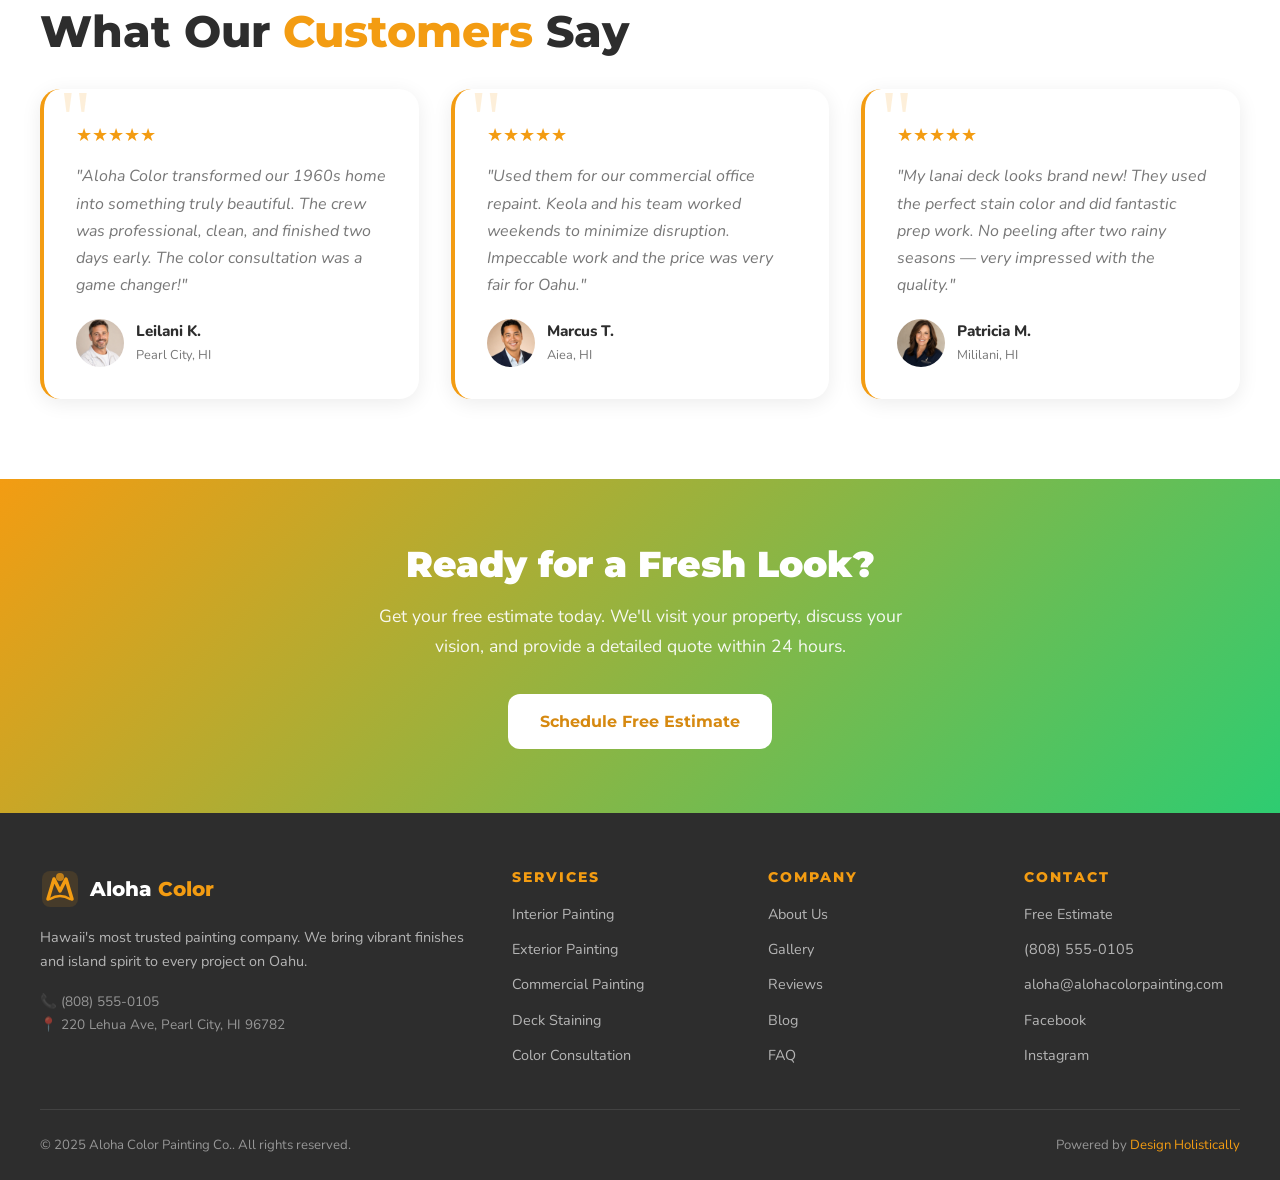
==== commit c249f1c6: "Initial commit: Aloha Color Painting Co. — Hawaii sample site (Pearl City, Oahu)" ====
--- a/index.html
+++ b/index.html
@@ -7,7 +7,7 @@
 <meta name="description" content="Vibrant finishes for island homes. Interior, exterior, and commercial painting on Oahu.">
 <meta property="og:title" content="Hawaii's Premier Painting Company | Aloha Color Painting Co.">
 <meta property="og:description" content="Vibrant finishes for island homes. Interior, exterior, and commercial painting on Oahu.">
-<meta property="og:image" content="https://picsum.photos/1200/630?random=401">
+<meta property="og:image" content="images/hero.png">
 <meta property="og:type" content="website">
 <link rel="icon" href="data:image/svg+xml,<svg xmlns='http://www.w3.org/2000/svg' viewBox='0 0 100 100'><text y='.9em' font-size='90'>🎨</text></svg>">
 <link rel="stylesheet" href="css/style.css">
@@ -77,7 +77,7 @@
 
 <section class="hero">
   <div class="hero-bg">
-    <img src="https://picsum.photos/1400/900?random=400" alt="Painted home in Hawaii">
+    <img src="images/hero.png" alt="Painted home in Hawaii">
   </div>
   <div class="hero-content">
     <div class="hero-badge">🌺 Pearl City's #1 Painting Company</div>
@@ -138,12 +138,12 @@
     <h2 class="section-title fade-up">Beautiful <span>Results</span></h2>
     <p class="section-sub fade-up">A glimpse at recent projects across Pearl City, Honolulu, and beyond.</p>
     <div class="gallery-grid">
-      <div class="gallery-item fade-up"><img src="https://picsum.photos/600/450?random=402" alt="Exterior project"><div class="gallery-overlay"><span>Exterior — Pearl City</span></div></div>
-      <div class="gallery-item fade-up"><img src="https://picsum.photos/600/450?random=403" alt="Interior project"><div class="gallery-overlay"><span>Interior — Honolulu</span></div></div>
-      <div class="gallery-item fade-up"><img src="https://picsum.photos/600/450?random=404" alt="Commercial project"><div class="gallery-overlay"><span>Commercial — Aiea</span></div></div>
-      <div class="gallery-item fade-up"><img src="https://picsum.photos/600/450?random=405" alt="Deck staining"><div class="gallery-overlay"><span>Deck Staining — Mililani</span></div></div>
-      <div class="gallery-item fade-up"><img src="https://picsum.photos/600/450?random=406" alt="Exterior repaint"><div class="gallery-overlay"><span>Exterior — Waipahu</span></div></div>
-      <div class="gallery-item fade-up"><img src="https://picsum.photos/600/450?random=407" alt="Interior repaint"><div class="gallery-overlay"><span>Interior — Ewa Beach</span></div></div>
+      <div class="gallery-item fade-up"><img src="images/hero.png" alt="Exterior project"><div class="gallery-overlay"><span>Exterior — Pearl City</span></div></div>
+      <div class="gallery-item fade-up"><img src="images/hero.png" alt="Interior project"><div class="gallery-overlay"><span>Interior — Honolulu</span></div></div>
+      <div class="gallery-item fade-up"><img src="images/hero.png" alt="Commercial project"><div class="gallery-overlay"><span>Commercial — Aiea</span></div></div>
+      <div class="gallery-item fade-up"><img src="images/hero.png" alt="Deck staining"><div class="gallery-overlay"><span>Deck Staining — Mililani</span></div></div>
+      <div class="gallery-item fade-up"><img src="images/hero.png" alt="Exterior repaint"><div class="gallery-overlay"><span>Exterior — Waipahu</span></div></div>
+      <div class="gallery-item fade-up"><img src="images/hero.png" alt="Interior repaint"><div class="gallery-overlay"><span>Interior — Ewa Beach</span></div></div>
     </div>
     <div style="text-align:center;margin-top:2rem;">
       <a href="gallery.html" class="btn btn-primary">Full Gallery</a>
@@ -160,7 +160,7 @@
         <div class="stars">★★★★★</div>
         <p class="testimonial-text">"Aloha Color transformed our 1960s home into something truly beautiful. The crew was professional, clean, and finished two days early. The color consultation was a game changer!"</p>
         <div class="testimonial-author">
-          <img src="https://picsum.photos/48/48?random=408" alt="Reviewer" class="author-avatar">
+          <img src="images/avatar-1.png" alt="Reviewer" class="author-avatar">
           <div><div class="author-name">Leilani K.</div><div class="author-loc">Pearl City, HI</div></div>
         </div>
       </div>
@@ -168,7 +168,7 @@
         <div class="stars">★★★★★</div>
         <p class="testimonial-text">"Used them for our commercial office repaint. Keola and his team worked weekends to minimize disruption. Impeccable work and the price was very fair for Oahu."</p>
         <div class="testimonial-author">
-          <img src="https://picsum.photos/48/48?random=409" alt="Reviewer" class="author-avatar">
+          <img src="images/avatar-2.png" alt="Reviewer" class="author-avatar">
           <div><div class="author-name">Marcus T.</div><div class="author-loc">Aiea, HI</div></div>
         </div>
       </div>
@@ -176,7 +176,7 @@
         <div class="stars">★★★★★</div>
         <p class="testimonial-text">"My lanai deck looks brand new! They used the perfect stain color and did fantastic prep work. No peeling after two rainy seasons — very impressed with the quality."</p>
         <div class="testimonial-author">
-          <img src="https://picsum.photos/48/48?random=410" alt="Reviewer" class="author-avatar">
+          <img src="images/avatar-3.png" alt="Reviewer" class="author-avatar">
           <div><div class="author-name">Patricia M.</div><div class="author-loc">Mililani, HI</div></div>
         </div>
       </div>
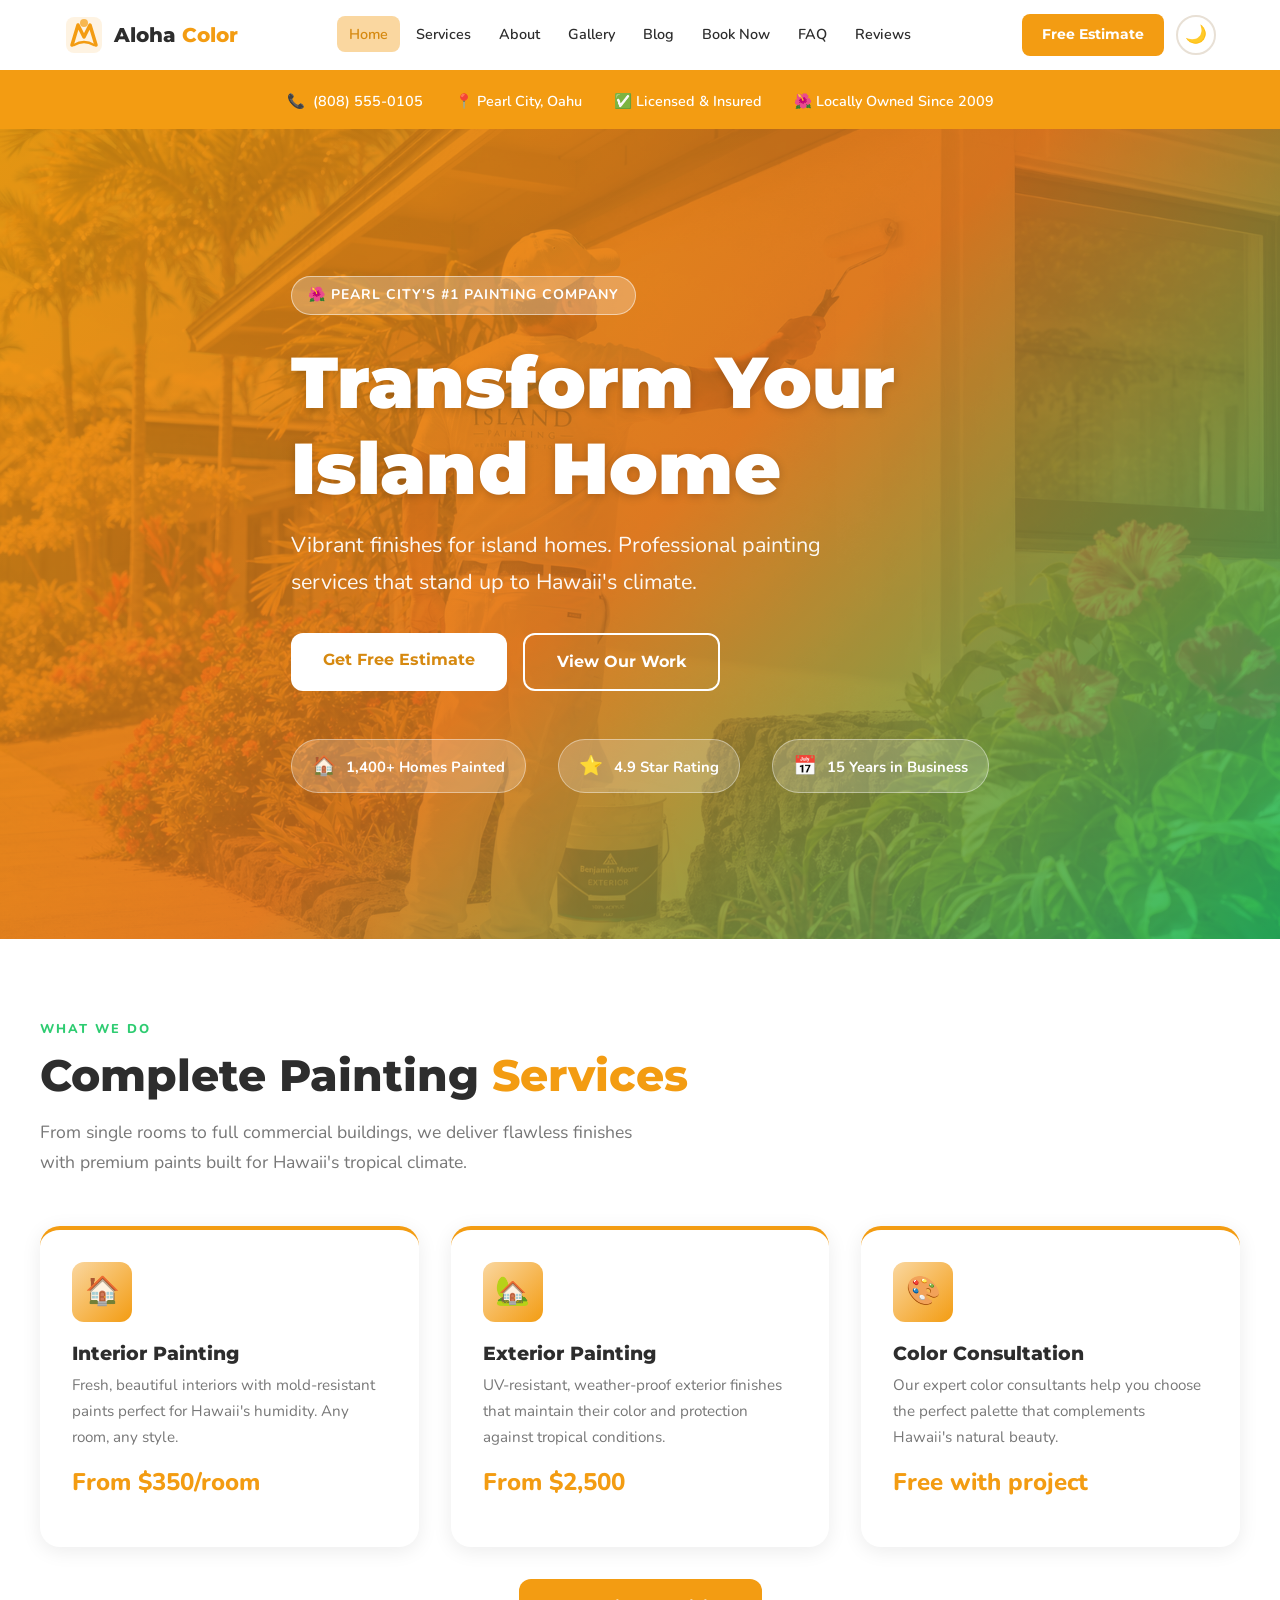
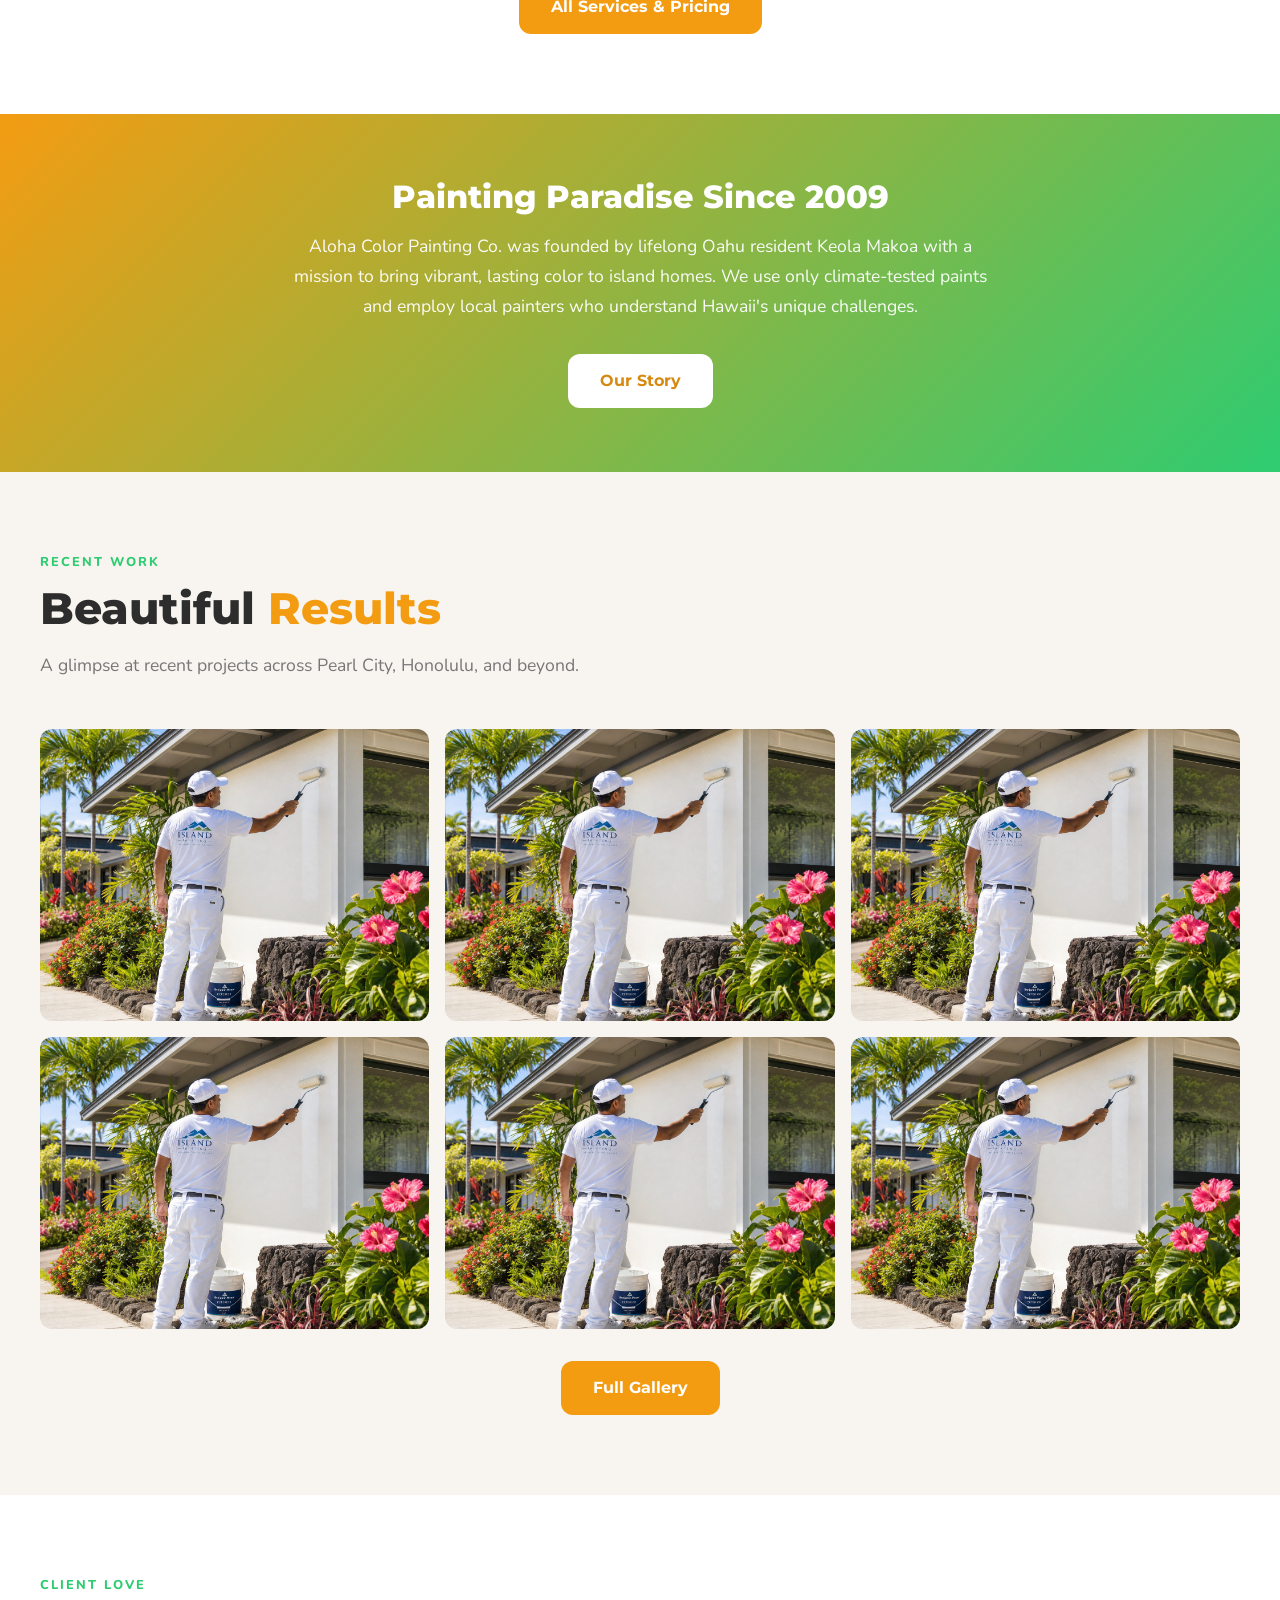
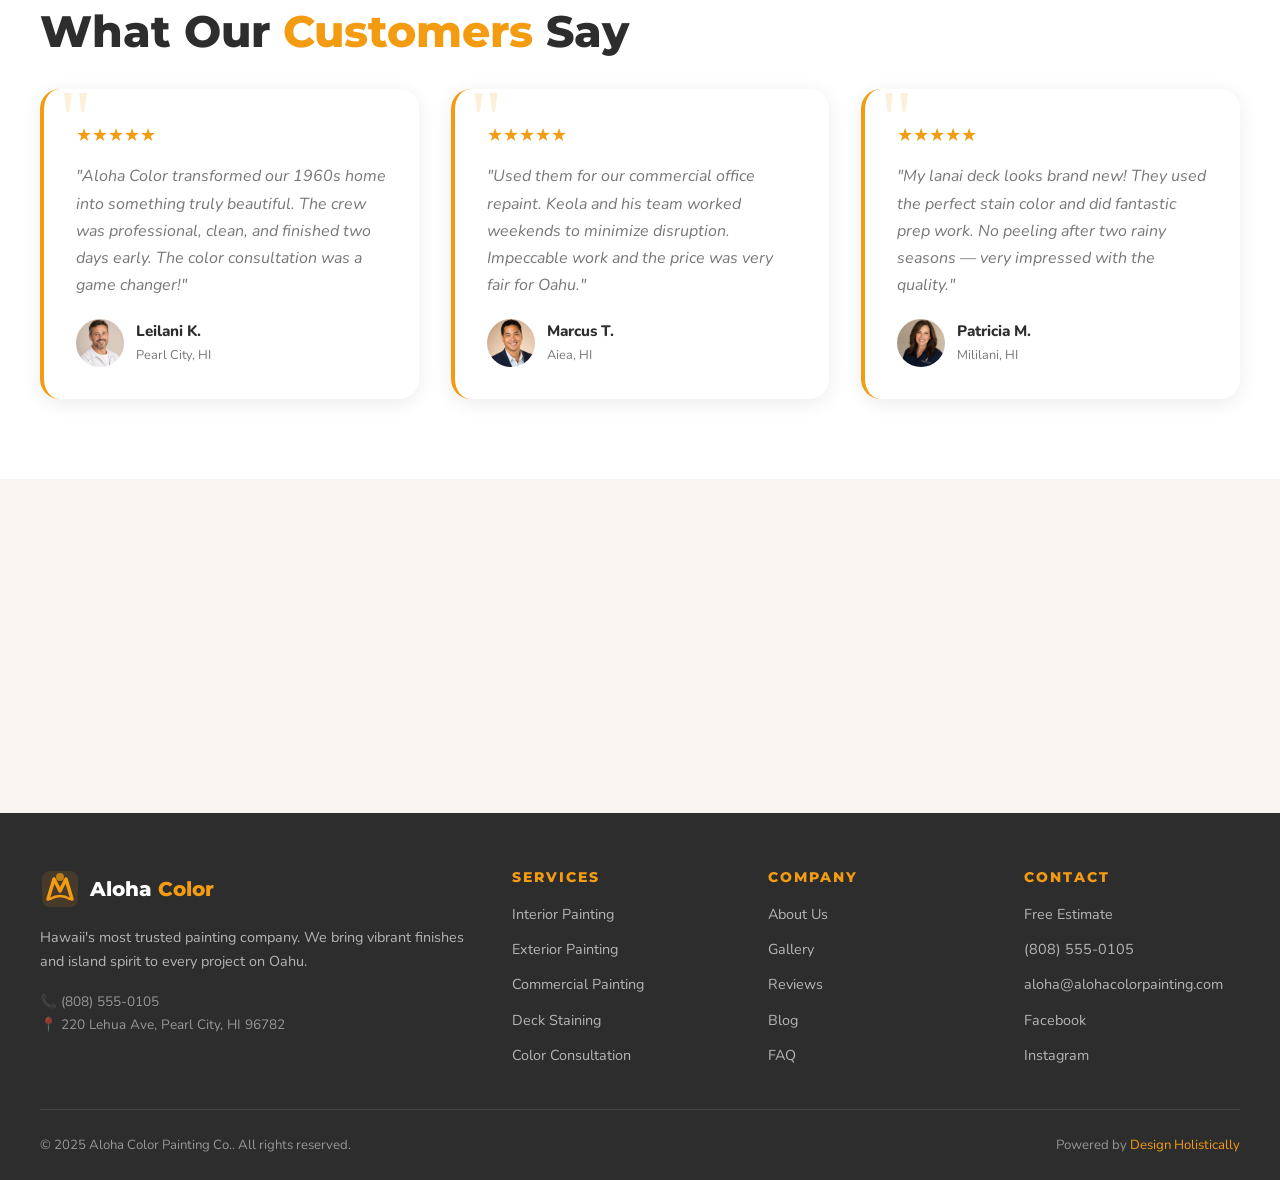
==== commit dbbf323e: "feat: replace all picsum placeholders with AI-generated photorealistic images" ====
--- a/index.html
+++ b/index.html
@@ -30,6 +30,10 @@
   "priceRange": "$$"
 }
 </script>
+  <link rel="icon" type="image/x-icon" href="images/favicon.ico">
+  <link rel="icon" type="image/png" sizes="32x32" href="images/favicon-32x32.png">
+  <link rel="icon" type="image/png" sizes="16x16" href="images/favicon-16x16.png">
+  <link rel="apple-touch-icon" sizes="180x180" href="images/apple-touch-icon.png">
 </head>
 <body>
 <header class="header">
--- a/css/style.css
+++ b/css/style.css
@@ -668,3 +668,8 @@
   .hero-stats { gap: 0.75rem; }
   .stats-grid { grid-template-columns: 1fr 1fr; }
 }
+
+.hero h1, .hero p, .hero-content, .hero .eyebrow-label, .hero .tag { color: #fff !important; }
+
+[data-theme="dark"] .hero { background: transparent !important; }
+[data-theme="dark"] .hero-bg img { opacity: 1 !important; }
